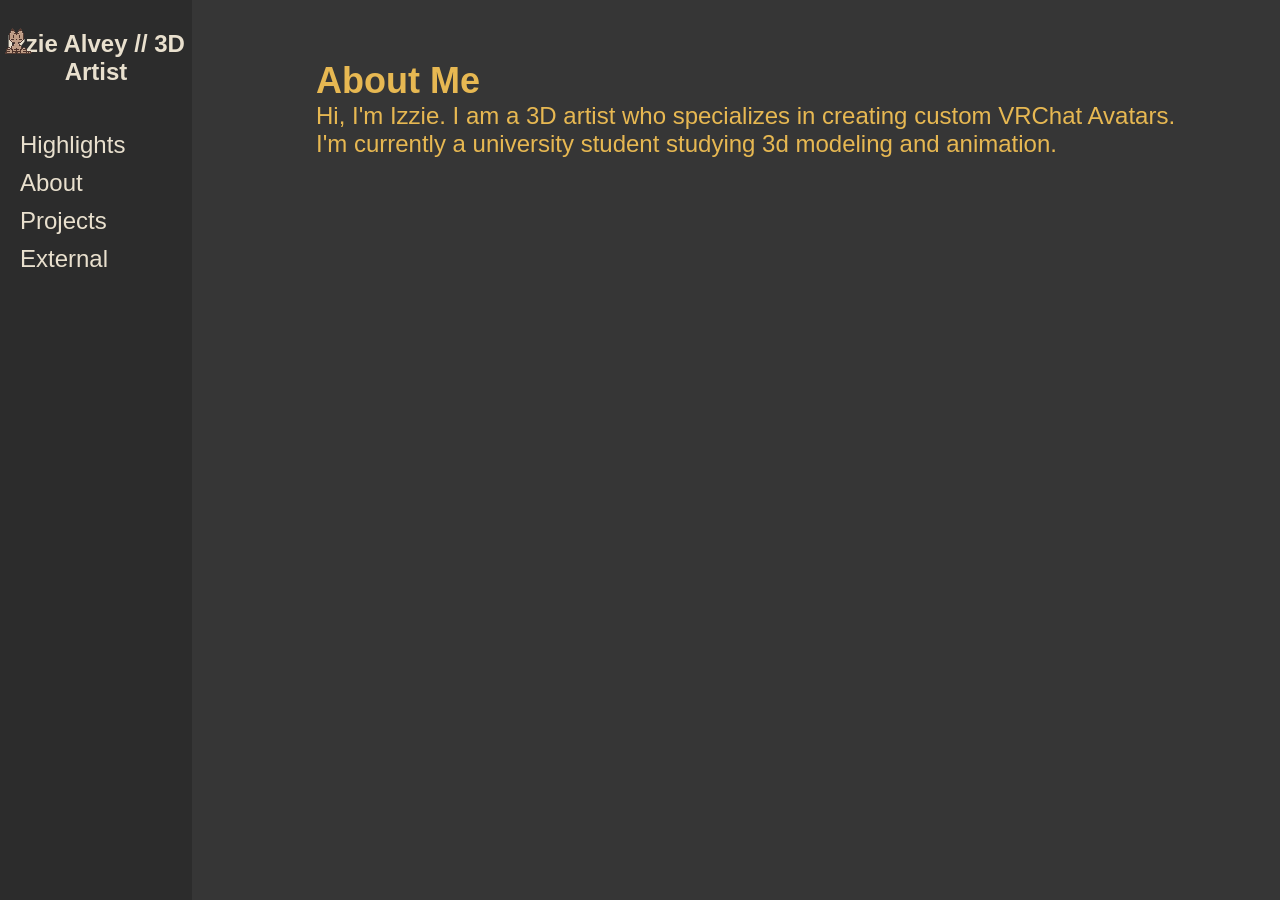
==== about.html @ 44217af9 "first commit" ====
<!DOCTYPE html>
<html lang="en">
<head>
    <meta charset="UTF-8">
    <meta name="viewport" content="width=device-width, initial-scale=1.0">
    <link rel="stylesheet" href="styles.css">
    <title>About - Izzie Alvey - 3D Artist Portfolio</title>
</head>
<body>
    <!-- SIDEBAR NAVIGATION -->
    <nav class="sidebar">
        <div class="logo">
            <h4>Izzie Alvey // 3D Artist</h4>
        </div>
        <ul class="nav-links">
            <li><a href="index.html">Highlights</a></li>
            <li><a href="about.html">About</a></li>
            <!-- Dropdown Menu -->
            <li class="dropdown">
                <a href="#" id="projects-btn">Projects</a>
                <ul class="submenu" id="projects-submenu">
                    <li><a href="project1.html">2026 // The Dog Show</a></li>
                    <li><a href="project2.html">2026 // Fleischpyramide</a></li>
                    <li><a href="project3.html">2026 // Almost touching</a></li>
                    <li><a href="project4.html">Pre 2026 // Cinners</a></li>
                </ul>
            </li>
            <li class="dropdown contact-dropdown">
                <a href="#" id="contact-btn">External</a>
                <ul class="submenu contact-submenu" id="contact-submenu">
                    <li><a href="mailto:example@email.com"><img src="Images/sketchfab112c.png" alt="Sketchfab"></a></li>
                    <li><a href="#"><img src="Images/discord112a.png" alt="Discord"></a></li>
                    <li><a href="#"><img src="Images/artstation112b.png" alt="ArtStation"></a></li>
                    <li><a href="#"><img src="Images/bluesky112c.png" alt="Bluesky"></a></li>
                </ul>
            </li>
        </ul>
    </nav>

    <!-- MAIN CONTENT -->
    <main class="content">
        <!-- section 2 // about -->
        <section id="about" class="about">
            <h2>About Me</h2>
            <p>Hi, I'm Izzie. I am a 3D artist who specializes in creating custom VRChat Avatars.
            </p>
            <p>I'm currently a university student studying 3d modeling and animation.
            </p>
        </section>
    </main>

    <script src="Images/oneko.js" data-cat="Images/oneko.gif" data-after=".sidebar .logo"></script>

    <!-- Submenu Toggle Script -->
    <script>
        const projectsBtn = document.getElementById('projects-btn');
        const projectsSubmenu = document.getElementById('projects-submenu');
        const contactBtn = document.getElementById('contact-btn');
        const contactSubmenu = document.getElementById('contact-submenu');

        // Restore saved dropdown states on page load
        function restoreDropdownStates() {
            if (projectsSubmenu && localStorage.getItem('projectsOpen') === 'true') {
                projectsSubmenu.classList.add('no-transition', 'open');
                setTimeout(() => projectsSubmenu.classList.remove('no-transition'), 0);
            }
            if (contactSubmenu && localStorage.getItem('contactOpen') === 'true') {
                contactSubmenu.classList.add('no-transition', 'open');
                setTimeout(() => contactSubmenu.classList.remove('no-transition'), 0);
            }
        }

        // Save and toggle dropdown states
        if (projectsBtn && projectsSubmenu) {
            projectsBtn.addEventListener('click', function(e) {
                e.preventDefault();
                projectsSubmenu.classList.toggle('open');
                localStorage.setItem('projectsOpen', projectsSubmenu.classList.contains('open'));
            });
        }

        if (contactBtn && contactSubmenu) {
            contactBtn.addEventListener('click', function(e) {
                e.preventDefault();
                contactSubmenu.classList.toggle('open');
                localStorage.setItem('contactOpen', contactSubmenu.classList.contains('open'));
            });
        }

        // Restore states when page loads
        restoreDropdownStates();
    </script>
</body>
</html>
---- styles.css ----
:root {
    --text-color: #e7b852;
    --background-color: #363636;
    --accent-color: #555555;
    --link-color: #e9e0ce;
}
* { 
    margin: 0;
    padding: 0;
    box-sizing: border-box;
}

html {
    scroll-behavior: smooth;
}

body {
    font-family: 'Sins 7', sans-serif;
    color: var(--text-color);
    background-color: var(--background-color);
    display: flex;
    font-size: 24px;
}

a {
    color: var(--link-color);
    text-decoration: none;
}

/* --- Sidebar Styling --- */
.sidebar {
    position: fixed; /* Locks the sidebar to the left */
    top: 0;
    left: 0;
    width: 15vw; /* Sidebar takes up 20% of the viewport width */
    height: 100vh; /* Full height of the viewport */
    background-color: #2c2c2c;
    color: var(--link-color);
    padding-top: 30px;
}

.sidebar .logo {
    text-align: center;
    margin-bottom: 40px;
}

.sidebar .nav-links {
    list-style: none;
    padding: 0;
}

.sidebar .nav-links a {
    display: block;
    padding: 5px 20px;
    color: var(--link-color);
    text-decoration: none;
    transition: background 0.3s; /* Smooth hover effect */
}

.sidebar .nav-links a:hover {
    background-color: var(--accent-color);
}

/* --- Smooth Submenu Styling --- */
.submenu {
    list-style: none;
    background-color: var(--background-color);
    max-height: 0; /* Keeps menu closed initially */
    overflow: hidden; /* Prevents text from bleeding out while closed */
    opacity: 0;
    pointer-events: none;
    transition: max-height 0.3s ease-out; /* Smooth transition for opening/closing */
}

.submenu.no-transition {
    transition: none !important;
}

.submenu.open {
    max-height: 250px; /* Expands menu on click (must be taller than the content) */
    opacity: 1;
    pointer-events: auto;
}

.submenu a {
    display: block;
    padding: 10px 20px;
    font-size: 1em;
    /* color: ; */
    text-decoration: none;
}

.submenu a:hover {
    background-color: var(--accent-color);
}

.contact-dropdown {
    position: relative;
}

.contact-submenu {
    position: absolute;
    left: 0;
    top: 100%;
    display: flex;
    flex-direction: row;
    align-items: flex-start;
    gap: 5px;
    padding: 10px 14px;
    width: 100%;
    min-width: 200px;
    background-color: var(--background-color);
}

.contact-submenu li {
    margin: 0;
    width: 100%;
}

.contact-submenu a {
    display: inline-flex;
    align-items: center;
    justify-content: center;
    background-color: transparent;
    border: none;
    padding: 0;
}

.contact-submenu a:hover {
    background-color: var(--accent-color);
}

.contact-submenu img {
    width: 20px;
    height: 20px;
    display: block;
    object-fit: contain;
}

/* --- Main Content Area --- */
.content {
    margin-left: 20vw; /* Pushes content right to make room for sidebar */
    width: calc(100% - 20vw);
    padding: 60px;
}

section {
    margin-bottom: 40px;
    min-height: auto; /* Less forced spacing between sections */
}

.sketchfab-embed-wrapper {
    width: 100%;
    display: block;
}

.sketchfab-embed-wrapper iframe {
    width: 100%;
    height: 600px;
    border-radius: 8px;
}

/* --- Hero Section --- */
.hero {
    display: block;
    width: 100%;
}

.hero img {
    max-width: 300px;
    width: 100%;
    height: auto;
    border-radius: 12px;
    box-shadow: 0 10px 40px rgba(0, 0, 0, 0.4), 0 0 30px rgba(231, 184, 82, 0.1);
    transition: transform 0.3s ease, box-shadow 0.3s ease;
    object-fit: cover;
}

.hero img:hover {
    transform: scale(1.03);
    box-shadow: 0 15px 50px rgba(0, 0, 0, 0.5), 0 0 40px rgba(231, 184, 82, 0.2);
}
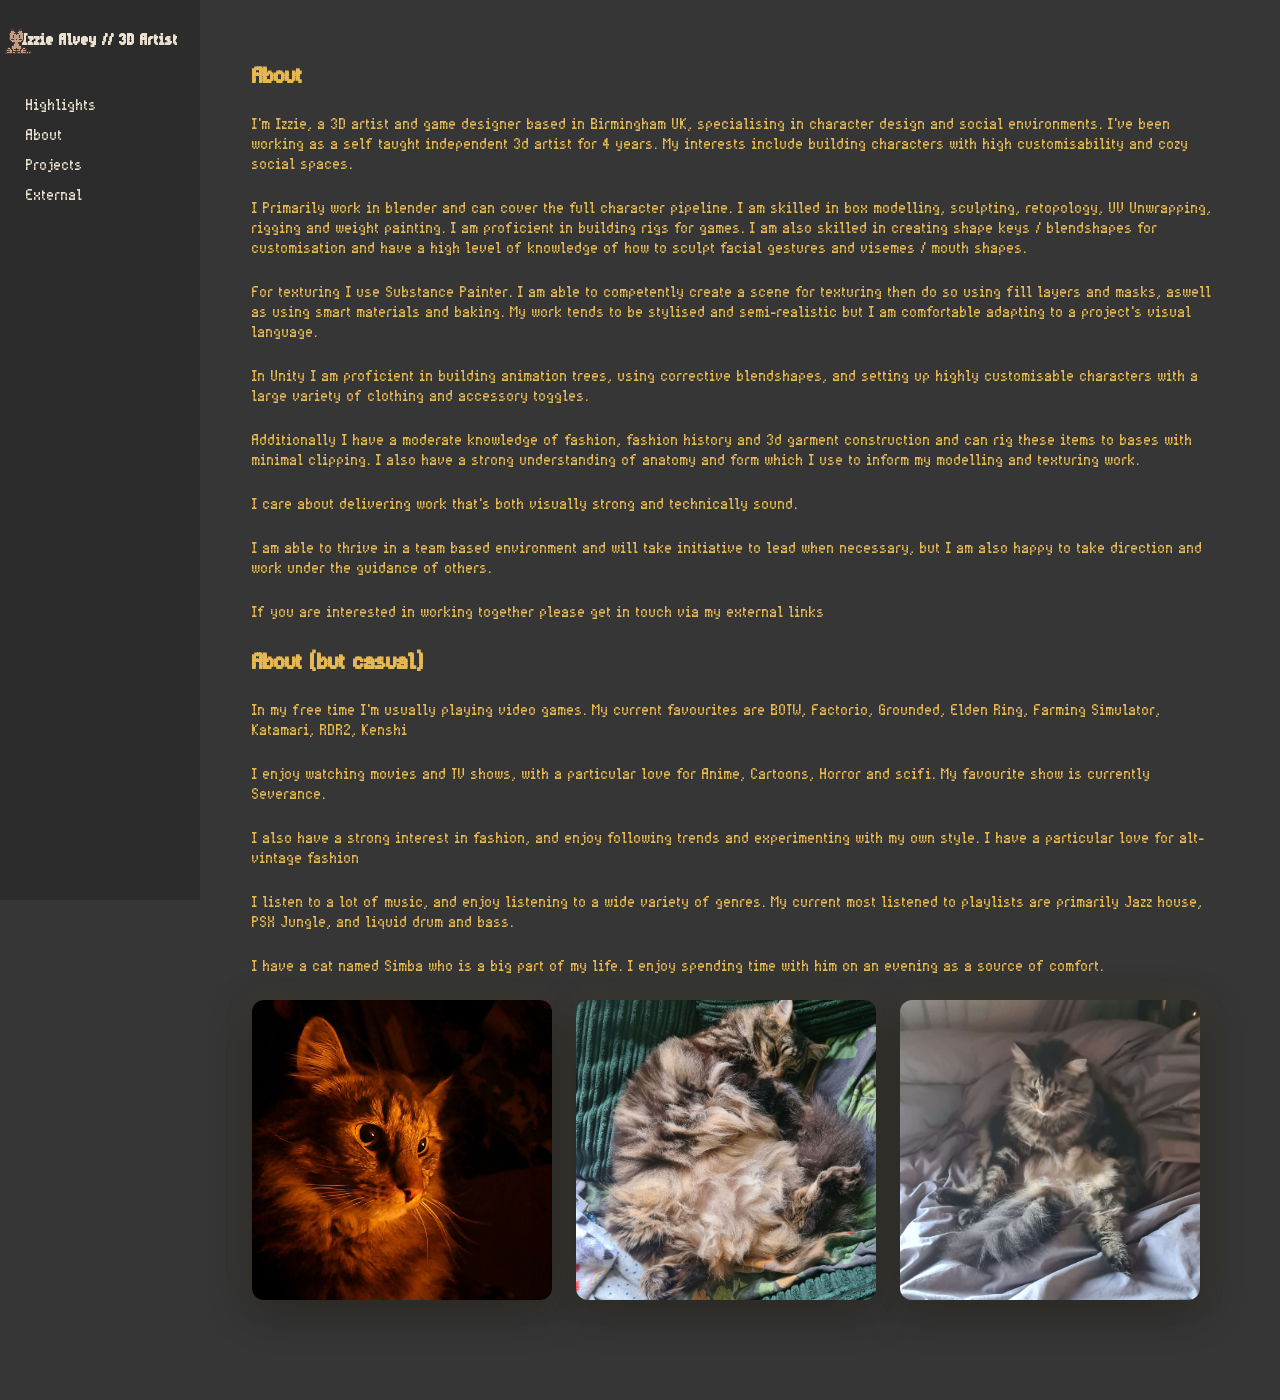
==== commit 626bbcd9: "Update 280526" ====
--- a/about.html
+++ b/about.html
@@ -19,7 +19,7 @@
             <li class="dropdown">
                 <a href="#" id="projects-btn">Projects</a>
                 <ul class="submenu" id="projects-submenu">
-                    <li><a href="project1.html">2026 // The Dog Show</a></li>
+                    <li><a href="project1.html">2026 // The Dog House</a></li>
                     <li><a href="project2.html">2026 // Fleischpyramide</a></li>
                     <li><a href="project3.html">2026 // Almost touching</a></li>
                     <li><a href="project4.html">Pre 2026 // Cinners</a></li>
@@ -28,7 +28,7 @@
             <li class="dropdown contact-dropdown">
                 <a href="#" id="contact-btn">External</a>
                 <ul class="submenu contact-submenu" id="contact-submenu">
-                    <li><a href="mailto:example@email.com"><img src="Images/sketchfab112c.png" alt="Sketchfab"></a></li>
+                    <li><a href="https://sketchfab.com/izziealvey"><img src="Images/sketchfab112c.png" alt="Sketchfab"></a></li>
                     <li><a href="#"><img src="Images/discord112a.png" alt="Discord"></a></li>
                     <li><a href="#"><img src="Images/artstation112b.png" alt="ArtStation"></a></li>
                     <li><a href="#"><img src="Images/bluesky112c.png" alt="Bluesky"></a></li>
@@ -41,12 +41,51 @@
     <main class="content">
         <!-- section 2 // about -->
         <section id="about" class="about">
-            <h2>About Me</h2>
-            <p>Hi, I'm Izzie. I am a 3D artist who specializes in creating custom VRChat Avatars.
-            </p>
-            <p>I'm currently a university student studying 3d modeling and animation.
-            </p>
-        </section>
+            
+            <h2>About</h2>
+
+<p></p>I'm Izzie, a 3D artist and game designer based in Birmingham UK, specialising in character design and social environments.
+
+I've been working as a self taught independent 3d artist for 4 years.
+
+My interests include building characters with high customisability and cozy social spaces.
+
+<p></p>I Primarily work in blender and can cover the full character pipeline.
+
+I am skilled in box modelling, sculpting, retopology, UV Unwrapping, rigging and weight painting. I am proficient in building rigs for games.
+
+I am also skilled in creating shape keys / blendshapes for customisation and have a high level of knowledge of how to sculpt facial gestures and visemes / mouth shapes.
+
+<p></p>For texturing I use Substance Painter. I am able to competently create a scene for texturing then do so using fill layers and masks, aswell as using smart materials and baking.
+
+My work tends to be stylised and semi-realistic but I am comfortable adapting to a project's visual language.
+
+<p></p>In Unity I am proficient in building animation trees, using corrective blendshapes, and setting up highly customisable characters with a large variety of clothing and accessory toggles.
+
+<p></p>Additionally I have a moderate knowledge of fashion, fashion history and 3d garment construction and can rig these items to bases with minimal clipping. I also have a strong understanding of anatomy and form which I use to inform my modelling and texturing work.
+
+<p></p>I care about delivering work that's both visually strong and technically sound.
+
+<p></p> I am able to thrive in a team based environment and will take initiative to lead when necessary, but I am also happy to take direction and work under the guidance of others.
+
+<p></p>If you are interested in working together please get in touch via my external links
+<p> </p>
+<h2>About (but casual)</h2>
+<p></p>In my free time I'm usually playing video games. My current favourites are BOTW, Factorio, Grounded, Elden Ring, Farming Simulator, Katamari, RDR2, Kenshi  </p>
+<p></p> I enjoy watching movies and TV shows, with a particular love for Anime, Cartoons, Horror and scifi. My favourite show is currently Severance.
+<p></p> I also have a strong interest in fashion, and enjoy following trends and experimenting with my own style. I have a particular love for alt-vintage fashion
+<p></p> I listen to a lot of music, and enjoy listening to a wide variety of genres. My current most listened to playlists are primarily Jazz house, PSX Jungle, and liquid drum and bass.
+<p></p> I have a cat named Simba who is a big part of my life. I enjoy spending time with him on an evening as a source of comfort.
+<p></p>
+       <section id="home" class="hero">
+    
+        <img src="Images/20260220_231641.jpg" alt="Portfolio showcase">
+    </a> 
+        <img src="Images/20260415_164517.jpg" alt="Portfolio showcase">
+    </a>
+        <img src="Images/20260422_101732.jpg" alt="Portfolio showcase">
+    </a>
+</section>
     </main>
 
     <script src="Images/oneko.js" data-cat="Images/oneko.gif" data-after=".sidebar .logo"></script>
--- a/styles.css
+++ b/styles.css
@@ -4,10 +4,20 @@
     --accent-color: #555555;
     --link-color: #e9e0ce;
 }
+
+@font-face {
+    font-family: 'Sins 7';
+    src: url('Images/Sins 7.ttf') format('truetype');
+}
+
 * { 
     margin: 0;
     padding: 0;
     box-sizing: border-box;
+    p {
+    margin-bottom: 1em;
+    line-height: 1.6;
+}
 }
 
 html {
@@ -33,6 +43,7 @@
     top: 0;
     left: 0;
     width: 15vw; /* Sidebar takes up 20% of the viewport width */
+    min-width: 200px;
     height: 100vh; /* Full height of the viewport */
     background-color: #2c2c2c;
     color: var(--link-color);
@@ -51,10 +62,15 @@
 
 .sidebar .nav-links a {
     display: block;
-    padding: 5px 20px;
     color: var(--link-color);
     text-decoration: none;
     transition: background 0.3s; /* Smooth hover effect */
+    padding: 5px clamp(20px, 2vw, 30px); /* Responsive padding */
+    font size: 5px clamp (6px, 1vw, 20px); /* Responsive font size */
+    white-space: nowrap; /* Prevents text from wrapping */
+    overflow: hidden; /* Hides any overflow text */
+    text-overflow: ellipsis; /* Adds "..." for overflow text */
+
 }
 
 .sidebar .nav-links a:hover {
@@ -105,42 +121,45 @@
     display: flex;
     flex-direction: row;
     align-items: flex-start;
-    gap: 5px;
-    padding: 10px 14px;
-    width: 100%;
-    min-width: 200px;
-    background-color: var(--background-color);
+    gap: 1px;
+    padding: 10px 15px;
+    width: 100%;   /* ← shrinks to its content instead of stretching */
 }
 
 .contact-submenu li {
     margin: 0;
-    width: 100%;
-}
-
-.contact-submenu a {
-    display: inline-flex;
-    align-items: center;
-    justify-content: center;
+    width: fit-content;          /* ← remove width: 100%, let items size naturally */
+}
+
+.contact-dropdown .contact-submenu a {
+    display: flex;           /* ← flex instead of inline-flex, more reliable here */
+    align-items: center;
+    justify-content: center;
+    width: 27px;
+    height: 27px;
+    padding: 15px 18px;
+    border-radius: 20px;
     background-color: transparent;
     border: none;
-    padding: 0;
-}
-
-.contact-submenu a:hover {
-    background-color: var(--accent-color);
-}
-
-.contact-submenu img {
-    width: 20px;
-    height: 20px;
+    flex-shrink: 0;
+}
+
+.contact-dropdown .contact-submenu a:hover {
+    background-color: var(--accent-color);
+}
+
+.contact-dropdown .contact-submenu img {
+    width: 25px;
+    height: 25px;
     display: block;
     object-fit: contain;
+    flex-shrink: 0;
 }
 
 /* --- Main Content Area --- */
 .content {
-    margin-left: 20vw; /* Pushes content right to make room for sidebar */
-    width: calc(100% - 20vw);
+    margin-left: 15vw; /* Pushes content right to make room for sidebar */
+    width: calc(100% - 15vw);
     padding: 60px;
 }
 
@@ -162,7 +181,10 @@
 
 /* --- Hero Section --- */
 .hero {
-    display: block;
+    display: flex;
+    flex-wrap: wrap;
+    gap: 1.5rem;
+    justify-content: left; 
     width: 100%;
 }
 
@@ -177,6 +199,101 @@
 }
 
 .hero img:hover {
-    transform: scale(1.03);
+    transform: scale(1.13);
     box-shadow: 0 15px 50px rgba(0, 0, 0, 0.5), 0 0 40px rgba(231, 184, 82, 0.2);
+}
+
+.video-background {
+    position: relative;
+    width: 100%;           /* ← fits the content column, not the whole viewport */
+    aspect-ratio: 16 / 9;  /* ← maintains correct proportions automatically */
+    overflow: hidden;
+    border-radius: 8px;    /* ← optional, matches your iframe style elsewhere */
+}
+
+.video-background iframe {
+    position: absolute;
+    top: 0;
+    left: 0;
+    width: 100%;
+    height: 100%;
+    border: none;
+}
+
+/* --- Gallery thumbnail cursor --- */
+.gallery .gallery-img {
+    cursor: pointer;
+}
+
+/* --- Lightbox Overlay --- */
+.lightbox {
+    display: none;
+    position: fixed;
+    inset: 0;
+    z-index: 9999;
+    background-color: rgba(0, 0, 0, 0.92);
+    align-items: center;
+    justify-content: center;
+    gap: 20px;
+}
+
+.lightbox.open {
+    display: flex;
+}
+
+.lightbox-img {
+    max-width: 85vw;
+    max-height: 90vh;
+    width: auto;
+    height: auto;
+    border-radius: 8px;
+    object-fit: contain;
+    box-shadow: 0 20px 60px rgba(0, 0, 0, 0.6), 0 0 40px rgba(231, 184, 82, 0.15);
+    user-select: none;
+}
+
+.lightbox-arrow {
+    background: transparent;
+    border: 2px solid var(--text-color);
+    color: var(--text-color);
+    font-size: 1.5rem;
+    width: 52px;
+    height: 52px;
+    border-radius: 50%;
+    cursor: pointer;
+    display: flex;
+    align-items: center;
+    justify-content: center;
+    flex-shrink: 0;
+    transition: background 0.2s, transform 0.2s;
+    font-family: sans-serif; /* arrows render better without pixel font */
+}
+
+.lightbox-arrow:hover {
+    background-color: var(--accent-color);
+    transform: scale(1.1);
+}
+
+.lightbox-close {
+    position: absolute;
+    top: 20px;
+    right: 28px;
+    background: transparent;
+    border: 2px solid var(--text-color);
+    color: var(--text-color);
+    font-size: 1.2rem;
+    width: 42px;
+    height: 42px;
+    border-radius: 50%;
+    cursor: pointer;
+    display: flex;
+    align-items: center;
+    justify-content: center;
+    transition: background 0.2s, transform 0.2s;
+    font-family: sans-serif;
+}
+
+.lightbox-close:hover {
+    background-color: var(--accent-color);
+    transform: scale(1.1);
 }
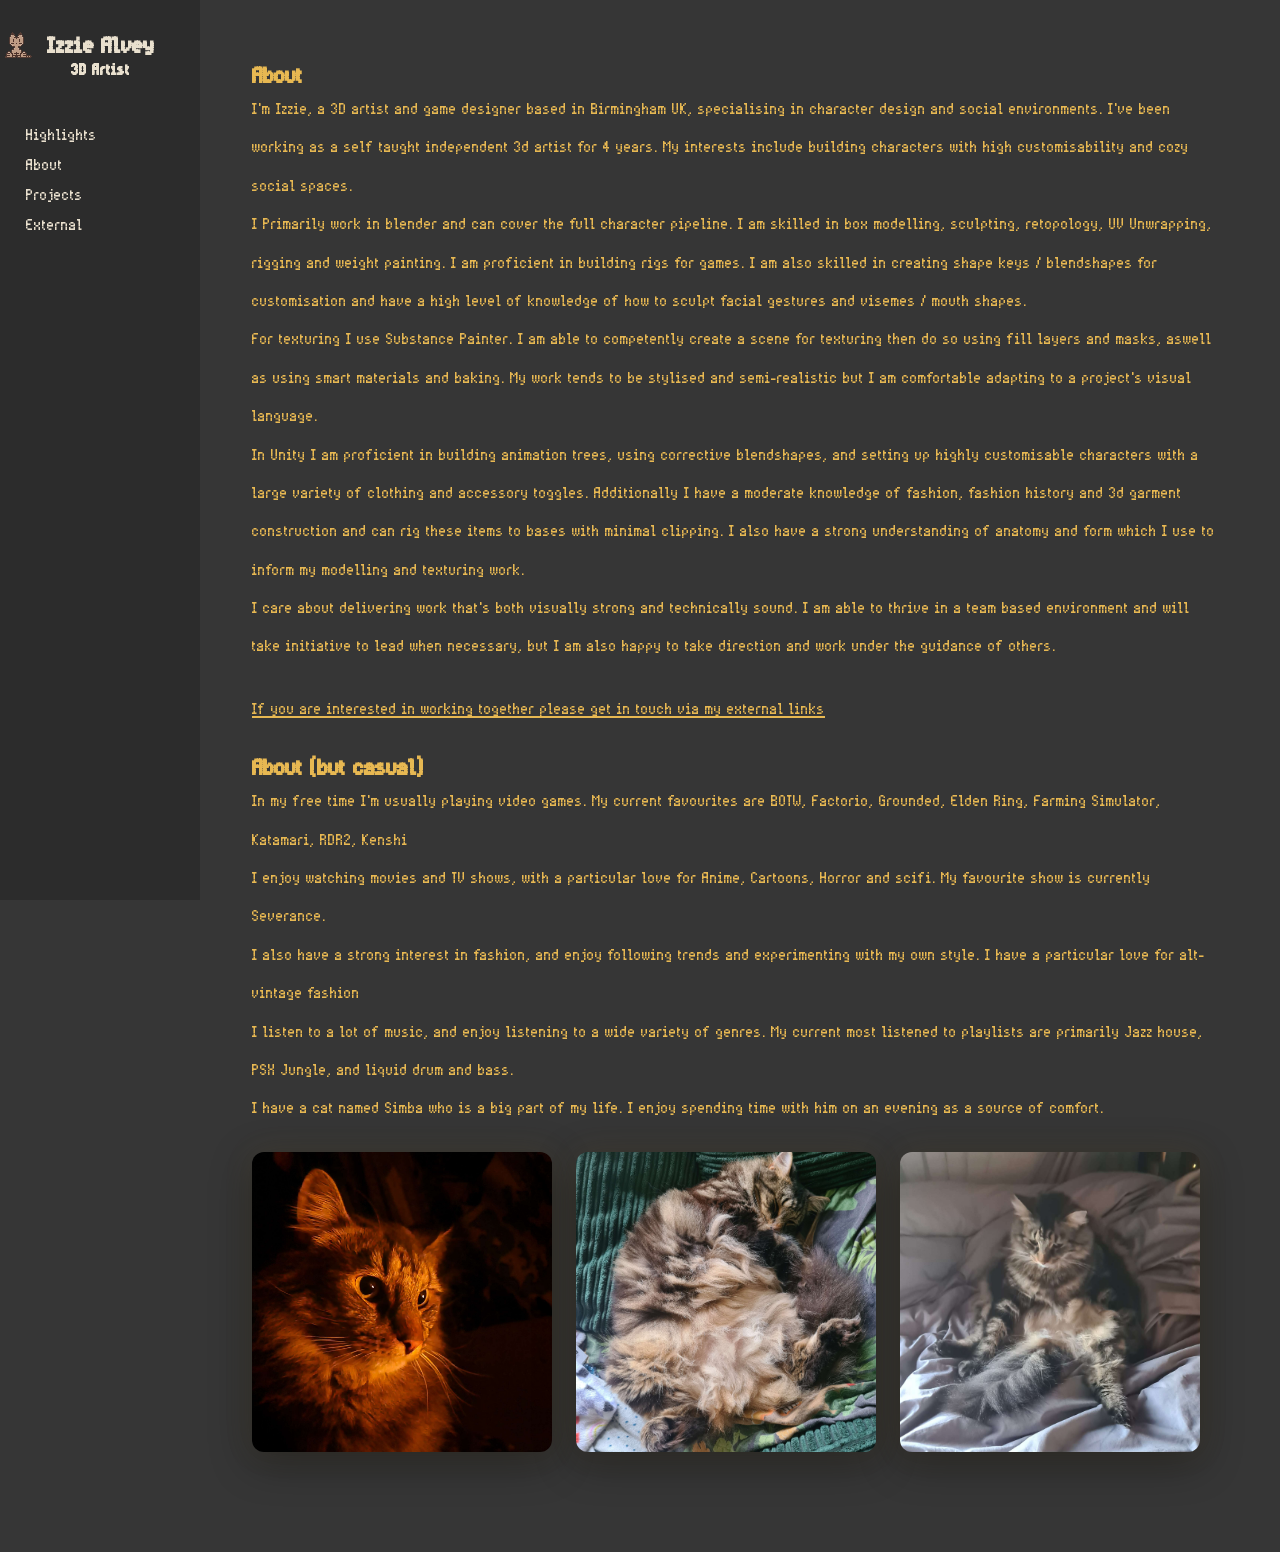
==== commit 9cddc421: "Genera updates Co-authored-by: Copilot <copilot@github.com>" ====
--- a/about.html
+++ b/about.html
@@ -10,7 +10,8 @@
     <!-- SIDEBAR NAVIGATION -->
     <nav class="sidebar">
         <div class="logo">
-            <h4>Izzie Alvey // 3D Artist</h4>
+            <h1><strong>Izzie Alvey</strong></h1>
+            <h4>3D Artist</h4>
         </div>
         <ul class="nav-links">
             <li><a href="index.html">Highlights</a></li>
@@ -44,39 +45,39 @@
             
             <h2>About</h2>
 
-<p></p>I'm Izzie, a 3D artist and game designer based in Birmingham UK, specialising in character design and social environments.
+<p>I'm Izzie, a 3D artist and game designer based in Birmingham UK, specialising in character design and social environments.
 
 I've been working as a self taught independent 3d artist for 4 years.
 
-My interests include building characters with high customisability and cozy social spaces.
+My interests include building characters with high customisability and cozy social spaces. <br />
 
-<p></p>I Primarily work in blender and can cover the full character pipeline.
+I Primarily work in blender and can cover the full character pipeline.
 
 I am skilled in box modelling, sculpting, retopology, UV Unwrapping, rigging and weight painting. I am proficient in building rigs for games.
 
-I am also skilled in creating shape keys / blendshapes for customisation and have a high level of knowledge of how to sculpt facial gestures and visemes / mouth shapes.
+I am also skilled in creating shape keys / blendshapes for customisation and have a high level of knowledge of how to sculpt facial gestures and visemes / mouth shapes. <br />
 
-<p></p>For texturing I use Substance Painter. I am able to competently create a scene for texturing then do so using fill layers and masks, aswell as using smart materials and baking.
+For texturing I use Substance Painter. I am able to competently create a scene for texturing then do so using fill layers and masks, aswell as using smart materials and baking.
 
-My work tends to be stylised and semi-realistic but I am comfortable adapting to a project's visual language.
+My work tends to be stylised and semi-realistic but I am comfortable adapting to a project's visual language.<br />
 
-<p></p>In Unity I am proficient in building animation trees, using corrective blendshapes, and setting up highly customisable characters with a large variety of clothing and accessory toggles.
+In Unity I am proficient in building animation trees, using corrective blendshapes, and setting up highly customisable characters with a large variety of clothing and accessory toggles.
 
-<p></p>Additionally I have a moderate knowledge of fashion, fashion history and 3d garment construction and can rig these items to bases with minimal clipping. I also have a strong understanding of anatomy and form which I use to inform my modelling and texturing work.
+Additionally I have a moderate knowledge of fashion, fashion history and 3d garment construction and can rig these items to bases with minimal clipping. I also have a strong understanding of anatomy and form which I use to inform my modelling and texturing work. <br />
 
-<p></p>I care about delivering work that's both visually strong and technically sound.
+I care about delivering work that's both visually strong and technically sound.
 
-<p></p> I am able to thrive in a team based environment and will take initiative to lead when necessary, but I am also happy to take direction and work under the guidance of others.
+I am able to thrive in a team based environment and will take initiative to lead when necessary, but I am also happy to take direction and work under the guidance of others. <br />
+<p> <u>
+If you are interested in working together please get in touch via my external links </u></p>
 
-<p></p>If you are interested in working together please get in touch via my external links
-<p> </p>
 <h2>About (but casual)</h2>
-<p></p>In my free time I'm usually playing video games. My current favourites are BOTW, Factorio, Grounded, Elden Ring, Farming Simulator, Katamari, RDR2, Kenshi  </p>
-<p></p> I enjoy watching movies and TV shows, with a particular love for Anime, Cartoons, Horror and scifi. My favourite show is currently Severance.
-<p></p> I also have a strong interest in fashion, and enjoy following trends and experimenting with my own style. I have a particular love for alt-vintage fashion
-<p></p> I listen to a lot of music, and enjoy listening to a wide variety of genres. My current most listened to playlists are primarily Jazz house, PSX Jungle, and liquid drum and bass.
-<p></p> I have a cat named Simba who is a big part of my life. I enjoy spending time with him on an evening as a source of comfort.
-<p></p>
+<p>In my free time I'm usually playing video games. My current favourites are BOTW, Factorio, Grounded, Elden Ring, Farming Simulator, Katamari, RDR2, Kenshi <br />
+ I enjoy watching movies and TV shows, with a particular love for Anime, Cartoons, Horror and scifi. My favourite show is currently Severance. <br />
+ I also have a strong interest in fashion, and enjoy following trends and experimenting with my own style. I have a particular love for alt-vintage fashion <br />
+ I listen to a lot of music, and enjoy listening to a wide variety of genres. My current most listened to playlists are primarily Jazz house, PSX Jungle, and liquid drum and bass. <br />
+ I have a cat named Simba who is a big part of my life. I enjoy spending time with him on an evening as a source of comfort.
+</p>
        <section id="home" class="hero">
     
         <img src="Images/20260220_231641.jpg" alt="Portfolio showcase">
--- a/styles.css
+++ b/styles.css
@@ -30,6 +30,7 @@
     background-color: var(--background-color);
     display: flex;
     font-size: 24px;
+    /* padding-right: 10%; */
 }
 
 a {
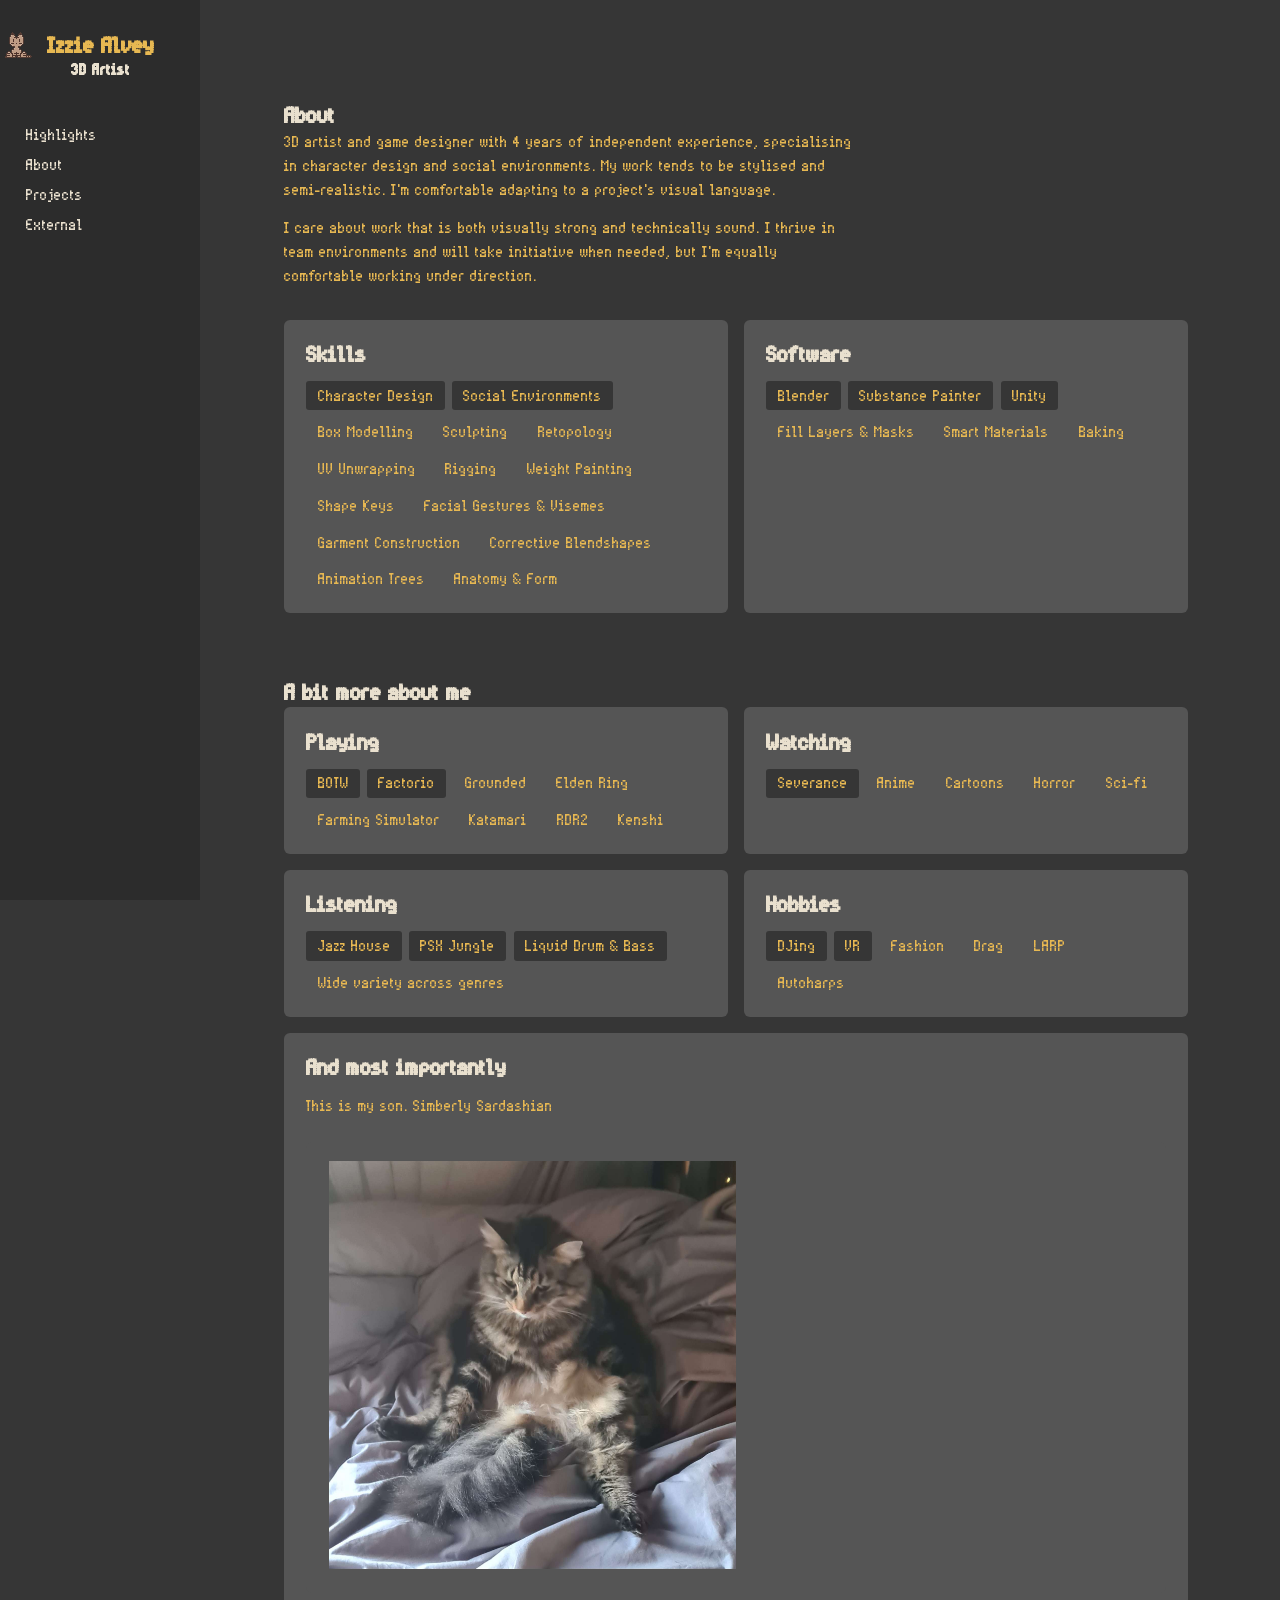
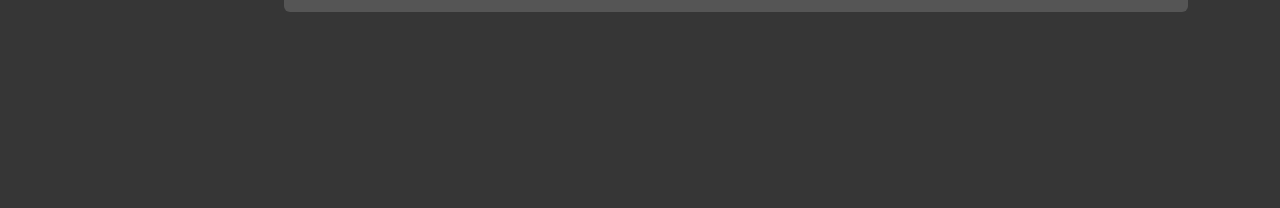
==== commit 664b80af: "Better formatting" ====
--- a/about.html
+++ b/about.html
@@ -4,9 +4,13 @@
     <meta charset="UTF-8">
     <meta name="viewport" content="width=device-width, initial-scale=1.0">
     <link rel="stylesheet" href="styles.css">
+    <link rel="preconnect" href="https://fonts.googleapis.com">
+    <link rel="preconnect" href="https://fonts.gstatic.com" crossorigin>
+    <link href="https://fonts.googleapis.com/css2?family=Inter:wght@300..700&display=swap" rel="stylesheet">
     <title>About - Izzie Alvey - 3D Artist Portfolio</title>
 </head>
 <body>
+
     <!-- SIDEBAR NAVIGATION -->
     <nav class="sidebar">
         <div class="logo">
@@ -16,7 +20,6 @@
         <ul class="nav-links">
             <li><a href="index.html">Highlights</a></li>
             <li><a href="about.html">About</a></li>
-            <!-- Dropdown Menu -->
             <li class="dropdown">
                 <a href="#" id="projects-btn">Projects</a>
                 <ul class="submenu" id="projects-submenu">
@@ -40,65 +43,122 @@
 
     <!-- MAIN CONTENT -->
     <main class="content">
-        <!-- section 2 // about -->
-        <section id="about" class="about">
-            
-            <h2>About</h2>
+        <section id="about" class="about-page">
 
-<p>I'm Izzie, a 3D artist and game designer based in Birmingham UK, specialising in character design and social environments.
+            <!-- Bio -->
+            <div class="as-section">
+                <h2 class="as-label">About</h2>
+                <div class="as-bio">
+                    <p>3D artist and game designer with 4 years of independent experience, specialising in character design and social environments. My work tends to be stylised and semi-realistic. I'm comfortable adapting to a project's visual language.</p>
+                    <p>I care about work that is both visually strong and technically sound. I thrive in team environments and will take initiative when needed, but I'm equally comfortable working under direction.</p>
+                </div>
+            </div>
 
-I've been working as a self taught independent 3d artist for 4 years.
+            <!-- Skills & Software in two columns -->
+            <div class="as-cols">
+                <div class="as-card">
+                    <h2 class="as-label">Skills</h2>
+                    <div class="as-tags">
+                        <span class="as-tag primary">Character Design</span>
+                        <span class="as-tag primary">Social Environments</span>
+                        <span class="as-tag">Box Modelling</span>
+                        <span class="as-tag">Sculpting</span>
+                        <span class="as-tag">Retopology</span>
+                        <span class="as-tag">UV Unwrapping</span>
+                        <span class="as-tag">Rigging</span>
+                        <span class="as-tag">Weight Painting</span>
+                        <span class="as-tag">Shape Keys</span>
+                        <span class="as-tag">Facial Gestures &amp; Visemes</span>
+                        <span class="as-tag">Garment Construction</span>
+                        <span class="as-tag">Corrective Blendshapes</span>
+                        <span class="as-tag">Animation Trees</span>
+                        <span class="as-tag">Anatomy &amp; Form</span>
+                    </div>
+                </div>
+                <div class="as-card">
+                    <h2 class="as-label">Software</h2>
+                    <div class="as-tags">
+                        <span class="as-tag primary">Blender</span>
+                        <span class="as-tag primary">Substance Painter</span>
+                        <span class="as-tag primary">Unity</span>
+                        <span class="as-tag">Fill Layers &amp; Masks</span>
+                        <span class="as-tag">Smart Materials</span>
+                        <span class="as-tag">Baking</span>
+                    </div>
+                </div>
+            </div>
 
-My interests include building characters with high customisability and cozy social spaces. <br />
+            <hr class="as-divider">
 
-I Primarily work in blender and can cover the full character pipeline.
+            <!-- Casual section -->
+            <div class="as-section">
+                <h2 class="as-label">A bit more about me</h2>
+                <div class="as-casual-grid">
+                    <div class="as-card">
+                        <h2 class="as-label">Playing</h2>
+                       <div class="as-tags">
+    <span class="as-tag primary">BOTW</span>
+    <span class="as-tag primary">Factorio</span>
+    <span class="as-tag">Grounded</span>
+    <span class="as-tag">Elden Ring</span>
+    <span class="as-tag">Farming Simulator</span>
+    <span class="as-tag">Katamari</span>
+    <span class="as-tag">RDR2</span>
+    <span class="as-tag">Kenshi</span>
+</div>
+                    </div>
+                    <div class="as-card">
+                        <h2 class="as-label">Watching</h2>
+                        <div class="as-tags">
+                                <span class="as-tag primary">Severance</span>
+    <span class="as-tag">Anime</span>
+    <span class="as-tag">Cartoons</span>
+    <span class="as-tag">Horror</span>
+    <span class="as-tag">Sci-fi</span>
 
-I am skilled in box modelling, sculpting, retopology, UV Unwrapping, rigging and weight painting. I am proficient in building rigs for games.
+</div>
+                    </div>
+                    <div class="as-card">
+                        <h2 class="as-label">Listening</h2>
+<div class="as-tags">
+    <span class="as-tag primary">Jazz House</span>
+    <span class="as-tag primary">PSX Jungle</span>
+    <span class="as-tag primary">Liquid Drum &amp; Bass</span>
+    <span class="as-tag">Wide variety across genres</span>
+</div>
+                    </div>
+                    <div class="as-card">
+                        <h2 class="as-label">Hobbies
 
-I am also skilled in creating shape keys / blendshapes for customisation and have a high level of knowledge of how to sculpt facial gestures and visemes / mouth shapes. <br />
+                        </h2>
+   <div class="as-tags">
+    <span class="as-tag primary">DJing</span>
+    <span class="as-tag primary">VR</span>
+    <span class="as-tag">Fashion</span>
+    <span class="as-tag">Drag</span>
+    <span class="as-tag">LARP</span>
+    <span class="as-tag">Autoharps</span>
+</div>
+                    </div>
+                    <div class="as-card as-card--full">
+                        <h2 class="as-label">And most importantly</h2>
+                        <p>This is my son. Simberly Sardashian</p>
 
-For texturing I use Substance Painter. I am able to competently create a scene for texturing then do so using fill layers and masks, aswell as using smart materials and baking.
+            <div class="as-card">
+                <img src="Images/20260422_101732.jpg" alt="Portfolio showcase" loading="lazy" style="width: 50%;">
+            </div>
 
-My work tends to be stylised and semi-realistic but I am comfortable adapting to a project's visual language.<br />
-
-In Unity I am proficient in building animation trees, using corrective blendshapes, and setting up highly customisable characters with a large variety of clothing and accessory toggles.
-
-Additionally I have a moderate knowledge of fashion, fashion history and 3d garment construction and can rig these items to bases with minimal clipping. I also have a strong understanding of anatomy and form which I use to inform my modelling and texturing work. <br />
-
-I care about delivering work that's both visually strong and technically sound.
-
-I am able to thrive in a team based environment and will take initiative to lead when necessary, but I am also happy to take direction and work under the guidance of others. <br />
-<p> <u>
-If you are interested in working together please get in touch via my external links </u></p>
-
-<h2>About (but casual)</h2>
-<p>In my free time I'm usually playing video games. My current favourites are BOTW, Factorio, Grounded, Elden Ring, Farming Simulator, Katamari, RDR2, Kenshi <br />
- I enjoy watching movies and TV shows, with a particular love for Anime, Cartoons, Horror and scifi. My favourite show is currently Severance. <br />
- I also have a strong interest in fashion, and enjoy following trends and experimenting with my own style. I have a particular love for alt-vintage fashion <br />
- I listen to a lot of music, and enjoy listening to a wide variety of genres. My current most listened to playlists are primarily Jazz house, PSX Jungle, and liquid drum and bass. <br />
- I have a cat named Simba who is a big part of my life. I enjoy spending time with him on an evening as a source of comfort.
-</p>
-       <section id="home" class="hero">
-    
-        <img src="Images/20260220_231641.jpg" alt="Portfolio showcase">
-    </a> 
-        <img src="Images/20260415_164517.jpg" alt="Portfolio showcase">
-    </a>
-        <img src="Images/20260422_101732.jpg" alt="Portfolio showcase">
-    </a>
-</section>
+        </section>
     </main>
 
     <script src="Images/oneko.js" data-cat="Images/oneko.gif" data-after=".sidebar .logo"></script>
 
-    <!-- Submenu Toggle Script -->
     <script>
         const projectsBtn = document.getElementById('projects-btn');
         const projectsSubmenu = document.getElementById('projects-submenu');
         const contactBtn = document.getElementById('contact-btn');
         const contactSubmenu = document.getElementById('contact-submenu');
 
-        // Restore saved dropdown states on page load
         function restoreDropdownStates() {
             if (projectsSubmenu && localStorage.getItem('projectsOpen') === 'true') {
                 projectsSubmenu.classList.add('no-transition', 'open');
@@ -110,7 +170,6 @@
             }
         }
 
-        // Save and toggle dropdown states
         if (projectsBtn && projectsSubmenu) {
             projectsBtn.addEventListener('click', function(e) {
                 e.preventDefault();
@@ -127,7 +186,6 @@
             });
         }
 
-        // Restore states when page loads
         restoreDropdownStates();
     </script>
 </body>
--- a/styles.css
+++ b/styles.css
@@ -14,9 +14,16 @@
     margin: 0;
     padding: 0;
     box-sizing: border-box;
-    p {
+}
+p {
     margin-bottom: 1em;
-    line-height: 1.6;
+    line-height: 1;
+}
+h1 {
+    color: var(--text-color);
+}
+h2 {
+    color: var(--link-color);
 }
 }
 
@@ -297,4 +304,173 @@
 .lightbox-close:hover {
     background-color: var(--accent-color);
     transform: scale(1.1);
+}
+
+/* ── About page ── */
+
+.about-page {
+    min-height: 100vh;
+    padding: 2.5rem 2rem 4rem;
+}
+
+.as-header {
+    display: flex;
+    align-items: flex-start;
+    gap: 1.5rem;
+    margin-bottom: 2rem;
+    padding-bottom: 2rem;
+    border-bottom: 1px solid var(--as-border);
+}
+
+.as-avatar-wrap img {
+    width: 100%;
+    height: 100%;
+    object-fit: cover;
+}
+
+.as-avatar-placeholder {
+    width: 84px;
+    height: 84px;
+    border-radius: 50%;
+    display: flex;
+    align-items: center;
+    justify-content: center;
+    border: 2px solid var(--as-border);
+    flex-shrink: 0;
+}
+
+.as-header-info {
+    flex: 1;
+}
+
+.as-location {
+    display: flex;
+    align-items: center;
+    gap: 0.3rem;
+}
+
+.as-location svg {
+    opacity: 0.6;
+}
+
+.as-bio {
+    margin-bottom: 2rem;
+    max-width: 72ch;
+}
+
+.as-bio p {
+    margin: 0 0 0.85rem;
+}
+
+.as-bio p:last-child {
+    margin: 0;
+}
+
+.as-section {
+    margin-bottom: 2rem;
+}
+
+.as-tags {
+    display: flex;
+    flex-wrap: wrap;
+    gap: 0.45rem;
+}
+
+.as-tag {
+    background: var(--as-tag-bg);
+    border: 1px solid var(--as-border);
+    border-radius: 3px;
+    padding: 0.3rem 0.7rem;
+    cursor: default;
+    transition: background 150ms ease, border-color 150ms ease, color 150ms ease;
+}
+
+.as-tag:hover {
+    background: var(--as-tag-hover);
+    border-color: rgba(19,175,240,0.3);
+    color: var(--as-accent);
+}
+
+.as-tag.primary {
+    color: var(--as-accent);
+    border-color: var(--background-color);
+    background: var(--background-color);
+}
+
+/* --- Shared card style --- */
+.as-card {
+    background: var(--accent-color);
+    border: 1px solid var(--as-border);
+    border-radius: 6px;
+    padding: 1.2rem 1.4rem;
+}
+
+
+.as-card .as-label {
+    margin-bottom: 0.75rem;
+}
+
+.as-card--full {
+    grid-column: 1 / -1;
+}
+
+/* --- Two-column grid (skills + software) --- */
+.as-cols {
+    display: grid;
+    grid-template-columns: 1fr 1fr;
+    gap: 1rem;
+    margin-bottom: 2rem;
+}
+
+@media (max-width: 600px) {
+    .as-cols { grid-template-columns: 1fr; }
+}
+
+/* --- Divider --- */
+.as-divider {
+    border: none;
+    border-top: 1px solid var(--as-border);
+    margin: 2rem 0;
+}
+
+/* --- Casual grid --- */
+.as-casual-grid {
+    display: grid;
+    grid-template-columns: 1fr 1fr;
+    gap: 1rem;
+}
+
+@media (max-width: 600px) {
+    .as-casual-grid { grid-template-columns: 1fr; }
+}
+
+/* --- Photo strip --- */
+.as-photos {
+    display: grid;
+    grid-template-columns: repeat(3, 1fr);
+    gap: 0.5rem;
+    margin-top: 2rem;
+}
+
+.as-photos img {
+    width: 100%;
+    aspect-ratio: 1 / 1;
+    object-fit: cover;
+    border-radius: 3px;
+    border: 1px solid var(--as-border);
+    display: block;
+}
+
+@media (max-width: 500px) {
+    .as-photos { grid-template-columns: 1fr 1fr; }
+    .as-photos img:last-child { display: none; }
+}
+
+.project-body {
+    max-width: 72ch;
+    margin-bottom: 2rem;
+}
+
+.project-link {
+    margin-top: 1.5rem;
 }
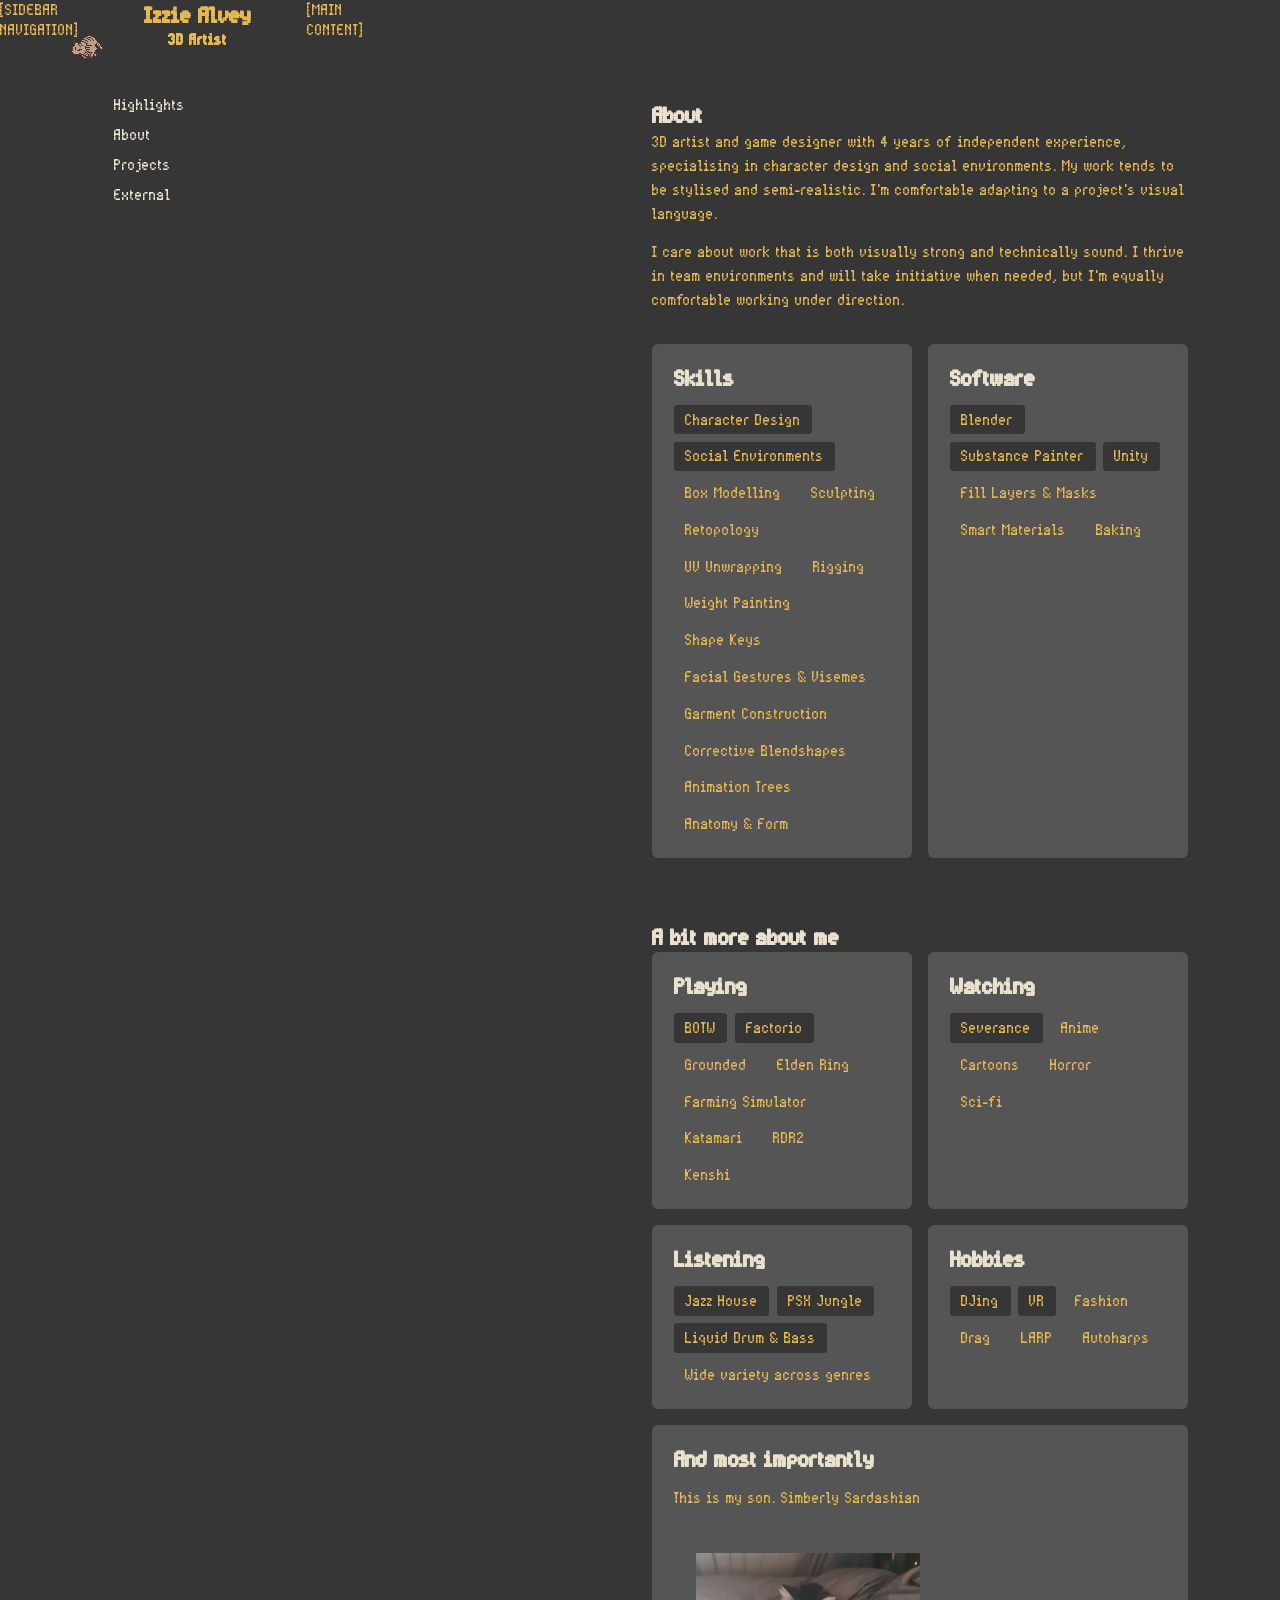
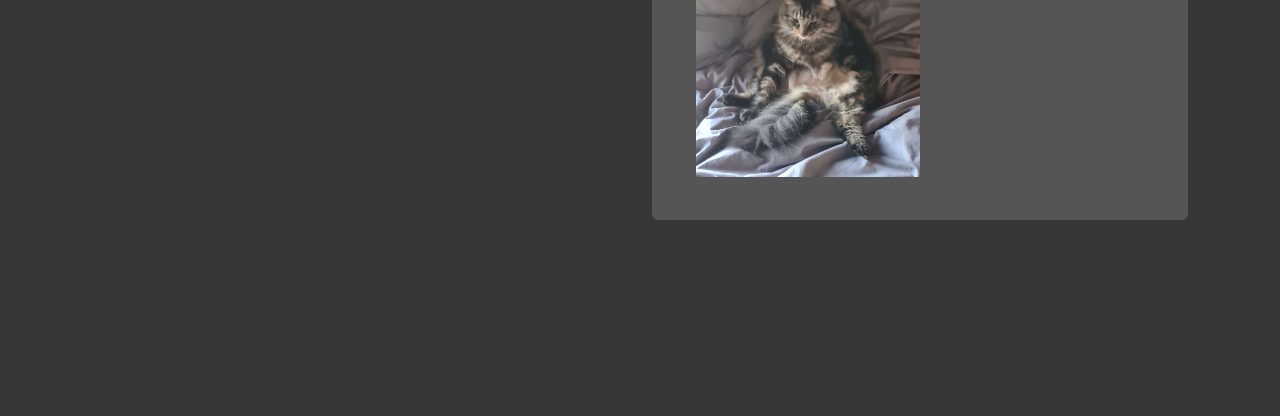
==== commit eadcc5a7: "Clean ups" ====
--- a/about.html
+++ b/about.html
@@ -11,7 +11,7 @@
 </head>
 <body>
 
-    <!-- SIDEBAR NAVIGATION -->
+    [SIDEBAR NAVIGATION]
     <nav class="sidebar">
         <div class="logo">
             <h1><strong>Izzie Alvey</strong></h1>
@@ -40,8 +40,8 @@
             </li>
         </ul>
     </nav>
-
-    <!-- MAIN CONTENT -->
+    
+[MAIN CONTENT]
     <main class="content">
         <section id="about" class="about-page">
 
--- a/styles.css
+++ b/styles.css
@@ -37,7 +37,7 @@
     background-color: var(--background-color);
     display: flex;
     font-size: 24px;
-    /* padding-right: 10%; */
+  
 }
 
 a {
@@ -45,14 +45,14 @@
     text-decoration: none;
 }
 
-/* --- Sidebar Styling --- */
+[SIDEBAR]
 .sidebar {
-    position: fixed; /* Locks the sidebar to the left */
+    position: fixed; 
     top: 0;
     left: 0;
-    width: 15vw; /* Sidebar takes up 20% of the viewport width */
+    width: 15vw; 
     min-width: 200px;
-    height: 100vh; /* Full height of the viewport */
+    height: 100vh; 
     background-color: #2c2c2c;
     color: var(--link-color);
     padding-top: 30px;
@@ -72,12 +72,12 @@
     display: block;
     color: var(--link-color);
     text-decoration: none;
-    transition: background 0.3s; /* Smooth hover effect */
-    padding: 5px clamp(20px, 2vw, 30px); /* Responsive padding */
-    font size: 5px clamp (6px, 1vw, 20px); /* Responsive font size */
-    white-space: nowrap; /* Prevents text from wrapping */
-    overflow: hidden; /* Hides any overflow text */
-    text-overflow: ellipsis; /* Adds "..." for overflow text */
+    transition: background 0.3s;
+    padding: 5px clamp(20px, 2vw, 30px);
+    font size: 5px clamp (6px, 1vw, 20px); 
+    white-space: nowrap; 
+    overflow: hidden;
+    text-overflow: ellipsis;
 
 }
 
@@ -85,15 +85,15 @@
     background-color: var(--accent-color);
 }
 
-/* --- Smooth Submenu Styling --- */
+
 .submenu {
     list-style: none;
     background-color: var(--background-color);
-    max-height: 0; /* Keeps menu closed initially */
-    overflow: hidden; /* Prevents text from bleeding out while closed */
+    max-height: 0; 
+    overflow: hidden; 
     opacity: 0;
     pointer-events: none;
-    transition: max-height 0.3s ease-out; /* Smooth transition for opening/closing */
+    transition: max-height 0.3s ease-out; 
 }
 
 .submenu.no-transition {
@@ -101,7 +101,7 @@
 }
 
 .submenu.open {
-    max-height: 250px; /* Expands menu on click (must be taller than the content) */
+    max-height: 250px; 
     opacity: 1;
     pointer-events: auto;
 }
@@ -131,16 +131,16 @@
     align-items: flex-start;
     gap: 1px;
     padding: 10px 15px;
-    width: 100%;   /* ← shrinks to its content instead of stretching */
+    width: 100%;   
 }
 
 .contact-submenu li {
     margin: 0;
-    width: fit-content;          /* ← remove width: 100%, let items size naturally */
+    width: fit-content;          
 }
 
 .contact-dropdown .contact-submenu a {
-    display: flex;           /* ← flex instead of inline-flex, more reliable here */
+    display: flex;          
     align-items: center;
     justify-content: center;
     width: 27px;
@@ -164,16 +164,16 @@
     flex-shrink: 0;
 }
 
-/* --- Main Content Area --- */
+
 .content {
-    margin-left: 15vw; /* Pushes content right to make room for sidebar */
+    margin-left: 15vw; 
     width: calc(100% - 15vw);
     padding: 60px;
 }
 
 section {
     margin-bottom: 40px;
-    min-height: auto; /* Less forced spacing between sections */
+    min-height: auto;
 }
 
 .sketchfab-embed-wrapper {
@@ -187,7 +187,7 @@
     border-radius: 8px;
 }
 
-/* --- Hero Section --- */
+
 .hero {
     display: flex;
     flex-wrap: wrap;
@@ -213,10 +213,10 @@
 
 .video-background {
     position: relative;
-    width: 100%;           /* ← fits the content column, not the whole viewport */
-    aspect-ratio: 16 / 9;  /* ← maintains correct proportions automatically */
+    width: 100%;         
+    aspect-ratio: 16 / 9;  
     overflow: hidden;
-    border-radius: 8px;    /* ← optional, matches your iframe style elsewhere */
+    border-radius: 8px;   
 }
 
 .video-background iframe {
@@ -228,12 +228,12 @@
     border: none;
 }
 
-/* --- Gallery thumbnail cursor --- */
+
 .gallery .gallery-img {
     cursor: pointer;
 }
 
-/* --- Lightbox Overlay --- */
+
 .lightbox {
     display: none;
     position: fixed;
@@ -274,7 +274,7 @@
     justify-content: center;
     flex-shrink: 0;
     transition: background 0.2s, transform 0.2s;
-    font-family: sans-serif; /* arrows render better without pixel font */
+    font-family: sans-serif; 
 }
 
 .lightbox-arrow:hover {
@@ -306,7 +306,7 @@
     transform: scale(1.1);
 }
 
-/* ── About page ── */
+
 
 .about-page {
     min-height: 100vh;
@@ -397,7 +397,7 @@
     background: var(--background-color);
 }
 
-/* --- Shared card style --- */
+
 .as-card {
     background: var(--accent-color);
     border: 1px solid var(--as-border);
@@ -414,7 +414,6 @@
     grid-column: 1 / -1;
 }
 
-/* --- Two-column grid (skills + software) --- */
 .as-cols {
     display: grid;
     grid-template-columns: 1fr 1fr;
@@ -426,14 +425,14 @@
     .as-cols { grid-template-columns: 1fr; }
 }
 
-/* --- Divider --- */
+
 .as-divider {
     border: none;
     border-top: 1px solid var(--as-border);
     margin: 2rem 0;
 }
 
-/* --- Casual grid --- */
+
 .as-casual-grid {
     display: grid;
     grid-template-columns: 1fr 1fr;
@@ -444,7 +443,7 @@
     .as-casual-grid { grid-template-columns: 1fr; }
 }
 
-/* --- Photo strip --- */
+
 .as-photos {
     display: grid;
     grid-template-columns: repeat(3, 1fr);
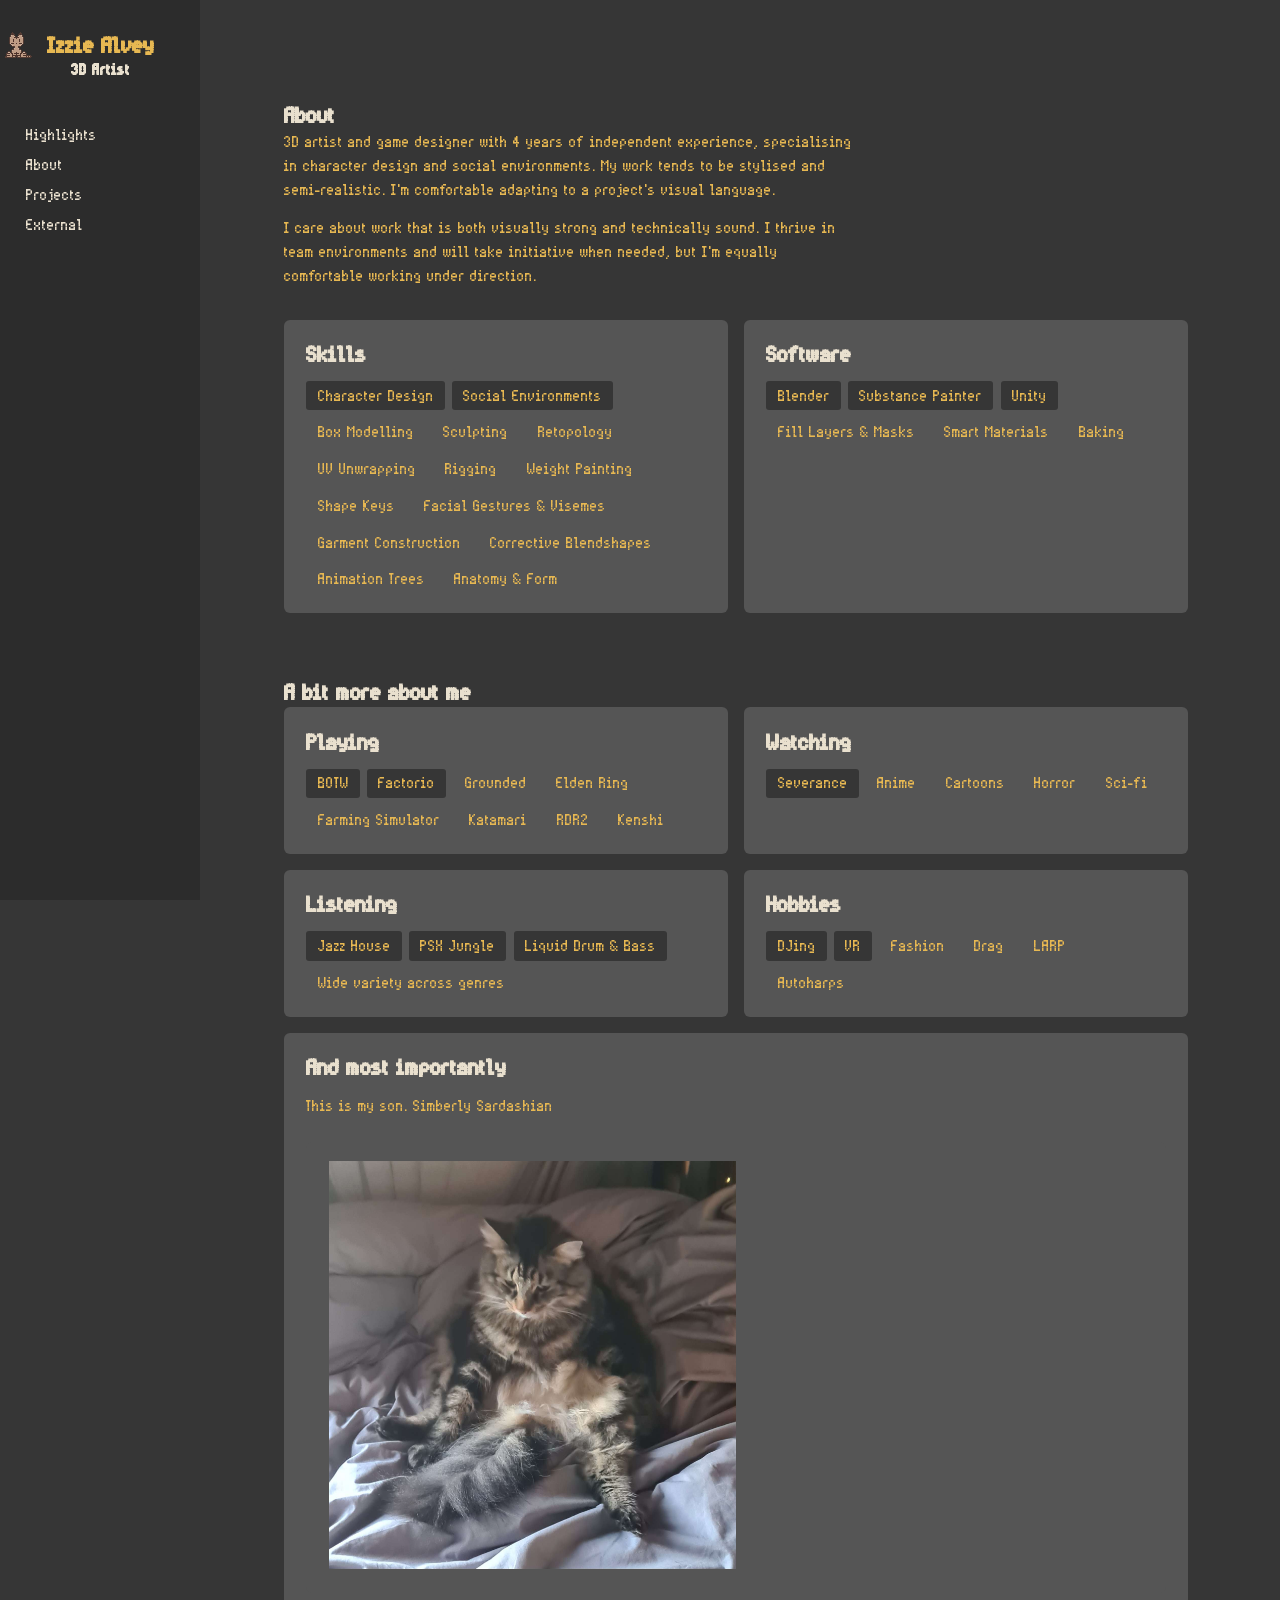
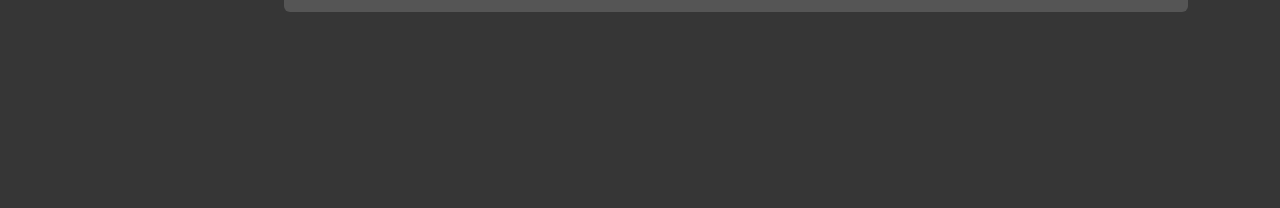
==== commit 8371cb2c: "oh no" ====
--- a/about.html
+++ b/about.html
@@ -11,7 +11,7 @@
 </head>
 <body>
 
-    [SIDEBAR NAVIGATION]
+
     <nav class="sidebar">
         <div class="logo">
             <h1><strong>Izzie Alvey</strong></h1>
@@ -40,8 +40,8 @@
             </li>
         </ul>
     </nav>
-    
-[MAIN CONTENT]
+
+
     <main class="content">
         <section id="about" class="about-page">
 
--- a/styles.css
+++ b/styles.css
@@ -45,7 +45,7 @@
     text-decoration: none;
 }
 
-[SIDEBAR]
+
 .sidebar {
     position: fixed; 
     top: 0;
